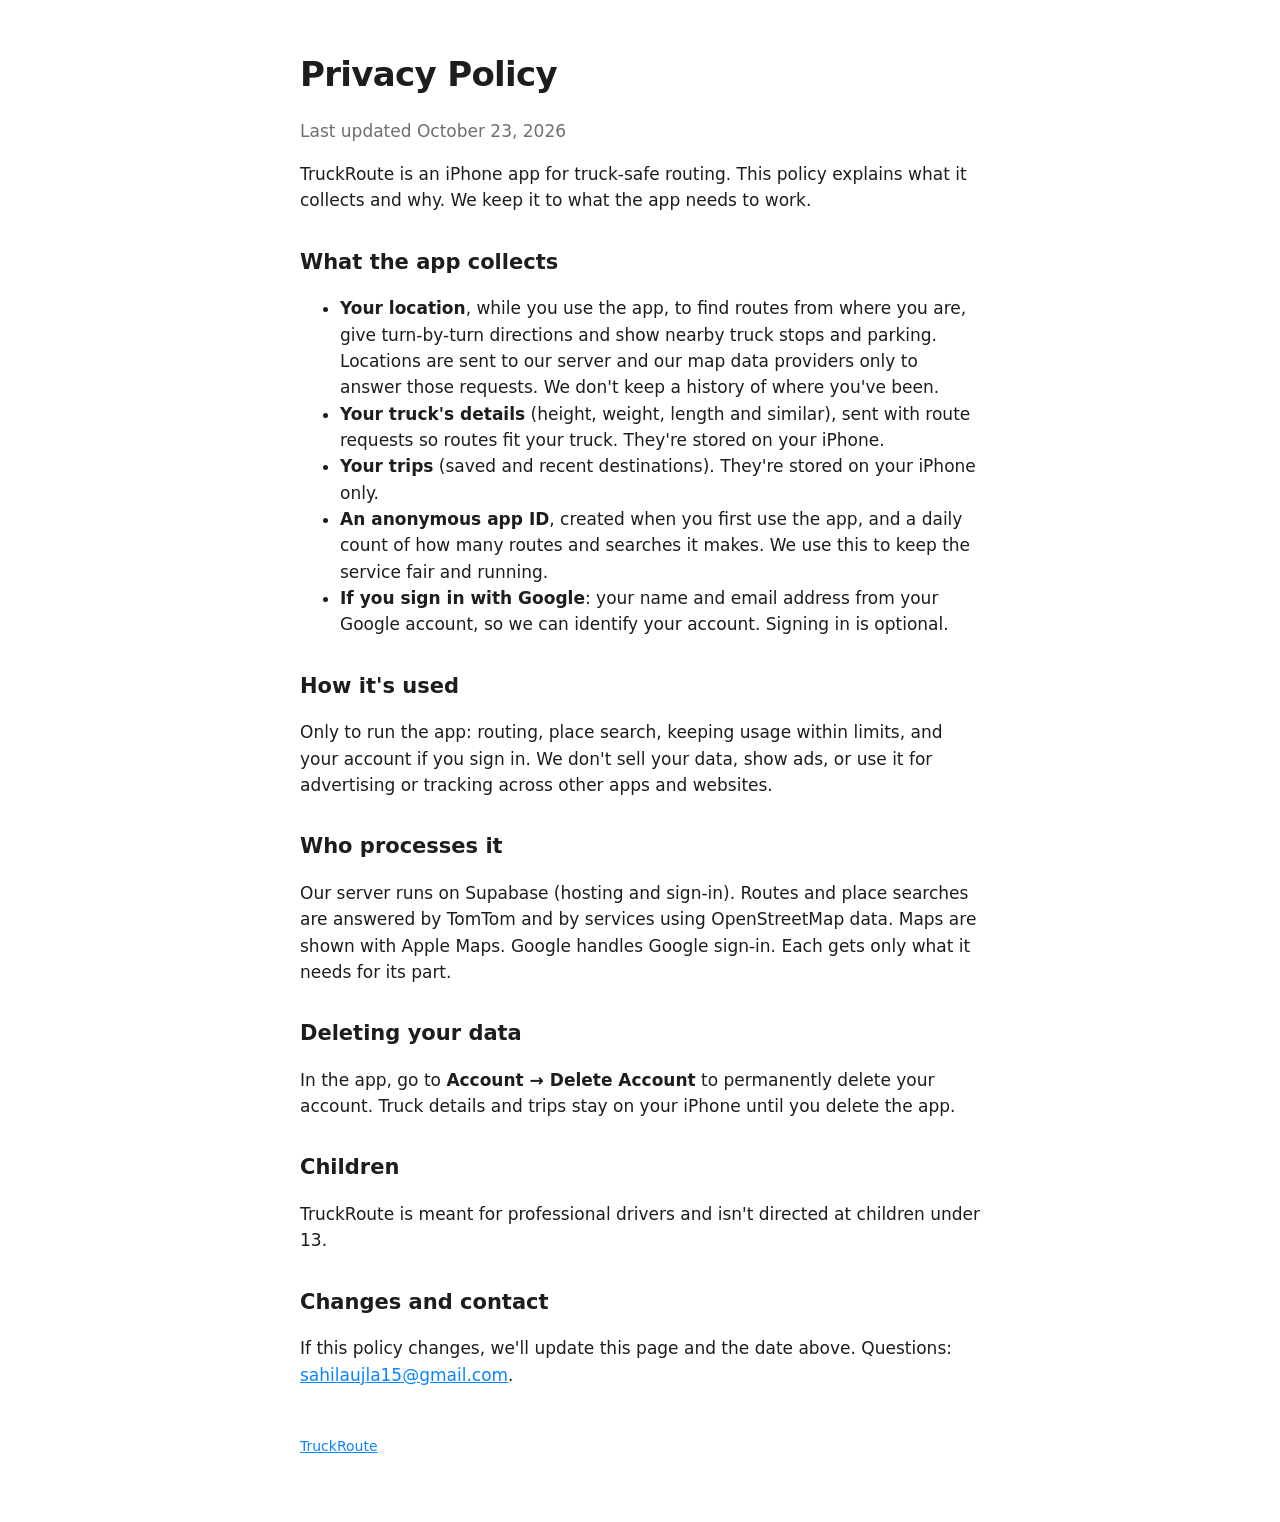
==== privacy.html @ 6938d0b5 "TruckRoute home page and privacy policy Co-Authored-By: Claude Opus 5.5 <noreply@anthropic.com>" ====
<!doctype html>
<html lang="en"><head><meta charset="utf-8"><meta name="viewport" content="width=device-width, initial-scale=1">
<title>TruckRoute Privacy Policy</title><link rel="stylesheet" href="style.css"></head>
<body><main>
<h1>Privacy Policy</h1>
<p class="muted">Last updated October 23, 2026</p>

<p>TruckRoute is an iPhone app for truck-safe routing. This policy explains what it collects and why. We keep it to what the app needs to work.</p>

<h2>What the app collects</h2>
<ul>
<li><strong>Your location</strong>, while you use the app, to find routes from where you are, give turn-by-turn directions and show nearby truck stops and parking. Locations are sent to our server and our map data providers only to answer those requests. We don't keep a history of where you've been.</li>
<li><strong>Your truck's details</strong> (height, weight, length and similar), sent with route requests so routes fit your truck. They're stored on your iPhone.</li>
<li><strong>Your trips</strong> (saved and recent destinations). They're stored on your iPhone only.</li>
<li><strong>An anonymous app ID</strong>, created when you first use the app, and a daily count of how many routes and searches it makes. We use this to keep the service fair and running.</li>
<li><strong>If you sign in with Google</strong>: your name and email address from your Google account, so we can identify your account. Signing in is optional.</li>
</ul>

<h2>How it's used</h2>
<p>Only to run the app: routing, place search, keeping usage within limits, and your account if you sign in. We don't sell your data, show ads, or use it for advertising or tracking across other apps and websites.</p>

<h2>Who processes it</h2>
<p>Our server runs on Supabase (hosting and sign-in). Routes and place searches are answered by TomTom and by services using OpenStreetMap data. Maps are shown with Apple Maps. Google handles Google sign-in. Each gets only what it needs for its part.</p>

<h2>Deleting your data</h2>
<p>In the app, go to <strong>Account → Delete Account</strong> to permanently delete your account. Truck details and trips stay on your iPhone until you delete the app.</p>

<h2>Children</h2>
<p>TruckRoute is meant for professional drivers and isn't directed at children under 13.</p>

<h2>Changes and contact</h2>
<p>If this policy changes, we'll update this page and the date above. Questions: <a href="mailto:sahilaujla15@gmail.com">sahilaujla15@gmail.com</a>.</p>

<footer><a href="index.html">TruckRoute</a></footer>
</main></body></html>
---- style.css ----
:root { color-scheme: light dark; --fg: #1d1d1f; --muted: #6e6e73; --bg: #ffffff; --accent: #0a84ff; }
@media (prefers-color-scheme: dark) { :root { --fg: #f5f5f7; --muted: #a1a1a6; --bg: #000000; } }
body { margin: 0; background: var(--bg); color: var(--fg); font: 17px/1.55 -apple-system, BlinkMacSystemFont, "SF Pro Text", system-ui, sans-serif; }
main { max-width: 680px; margin: 0 auto; padding: 48px 20px 64px; }
h1 { font-size: 34px; margin: 0 0 8px; letter-spacing: -0.02em; }
h2 { font-size: 21px; margin: 32px 0 8px; }
p, li { color: var(--fg); }
.muted { color: var(--muted); }
a { color: var(--accent); }
footer { margin-top: 48px; font-size: 14px; color: var(--muted); }
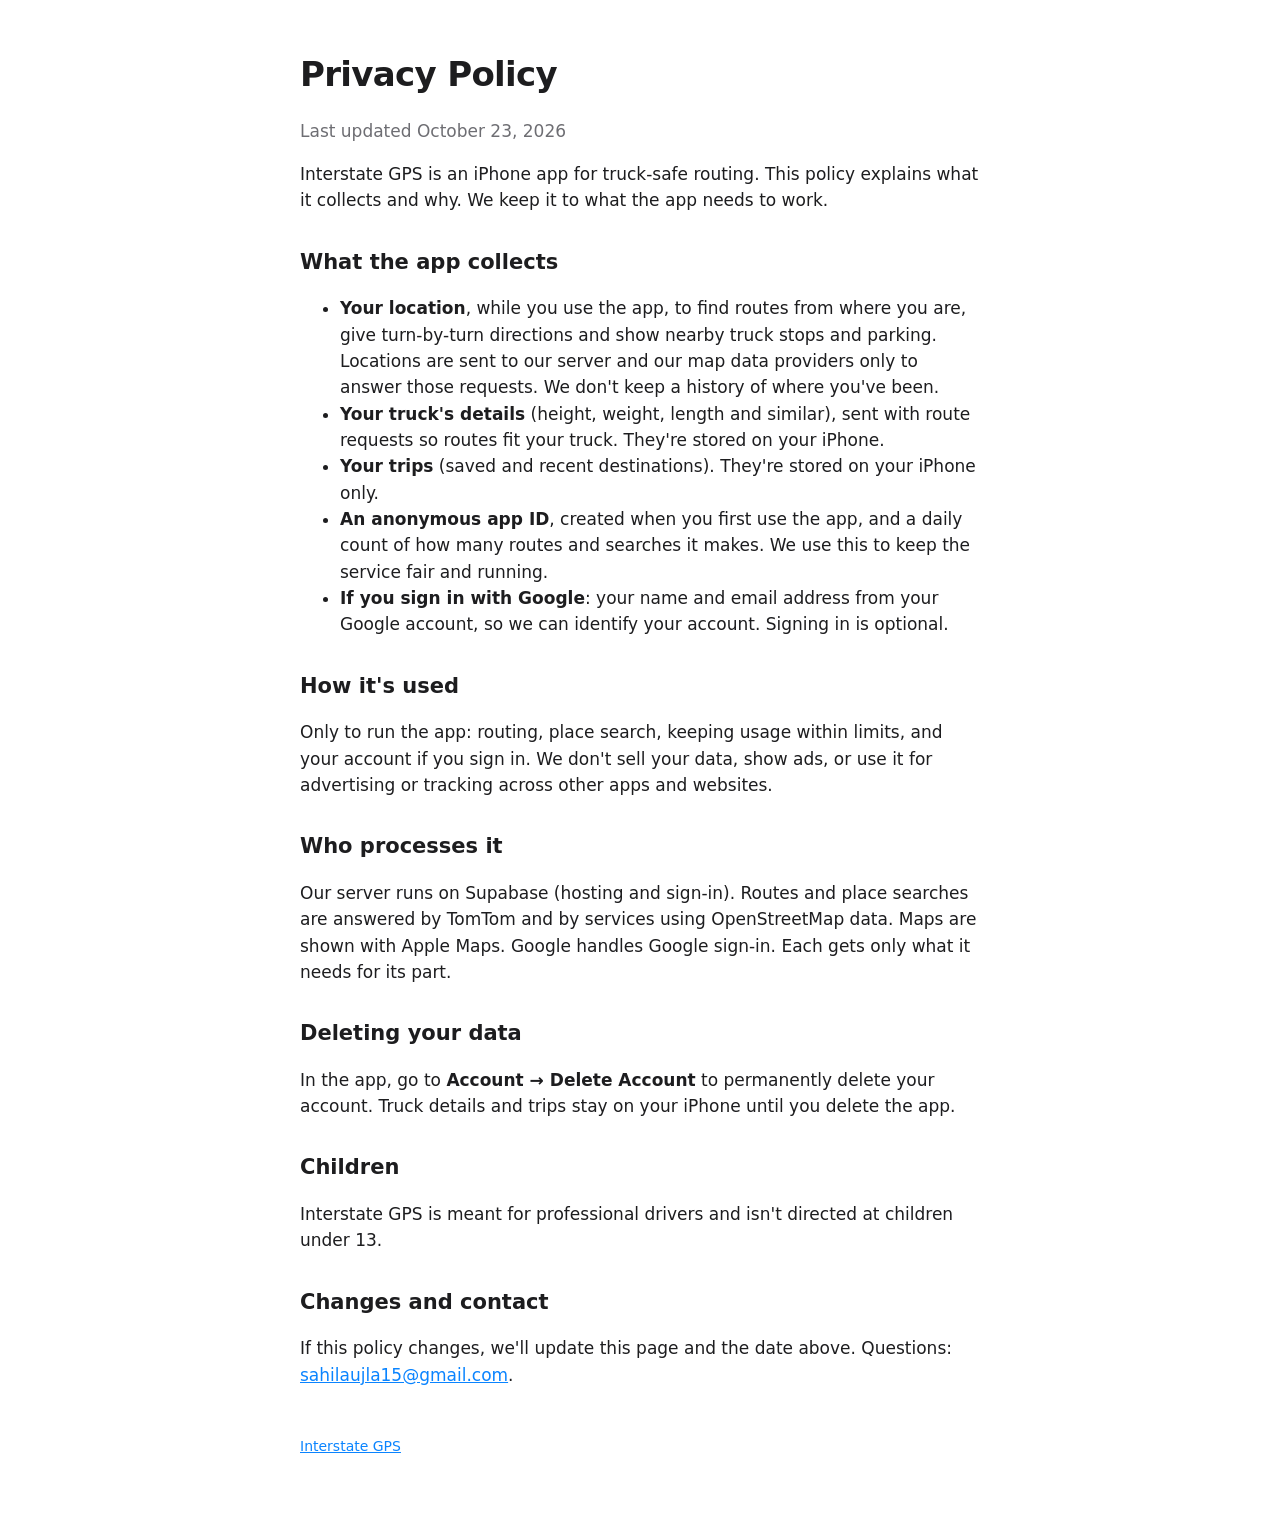
==== commit 31d92501: "Rename to Interstate GPS Co-Authored-By: Claude Opus 5.5 <noreply@anthropic.com>" ====
--- a/privacy.html
+++ b/privacy.html
@@ -1,11 +1,11 @@
 <!doctype html>
 <html lang="en"><head><meta charset="utf-8"><meta name="viewport" content="width=device-width, initial-scale=1">
-<title>TruckRoute Privacy Policy</title><link rel="stylesheet" href="style.css"></head>
+<title>Interstate GPS Privacy Policy</title><link rel="stylesheet" href="style.css"></head>
 <body><main>
 <h1>Privacy Policy</h1>
 <p class="muted">Last updated October 23, 2026</p>
 
-<p>TruckRoute is an iPhone app for truck-safe routing. This policy explains what it collects and why. We keep it to what the app needs to work.</p>
+<p>Interstate GPS is an iPhone app for truck-safe routing. This policy explains what it collects and why. We keep it to what the app needs to work.</p>
 
 <h2>What the app collects</h2>
 <ul>
@@ -26,10 +26,10 @@
 <p>In the app, go to <strong>Account → Delete Account</strong> to permanently delete your account. Truck details and trips stay on your iPhone until you delete the app.</p>
 
 <h2>Children</h2>
-<p>TruckRoute is meant for professional drivers and isn't directed at children under 13.</p>
+<p>Interstate GPS is meant for professional drivers and isn't directed at children under 13.</p>
 
 <h2>Changes and contact</h2>
 <p>If this policy changes, we'll update this page and the date above. Questions: <a href="mailto:sahilaujla15@gmail.com">sahilaujla15@gmail.com</a>.</p>
 
-<footer><a href="index.html">TruckRoute</a></footer>
+<footer><a href="index.html">Interstate GPS</a></footer>
 </main></body></html>
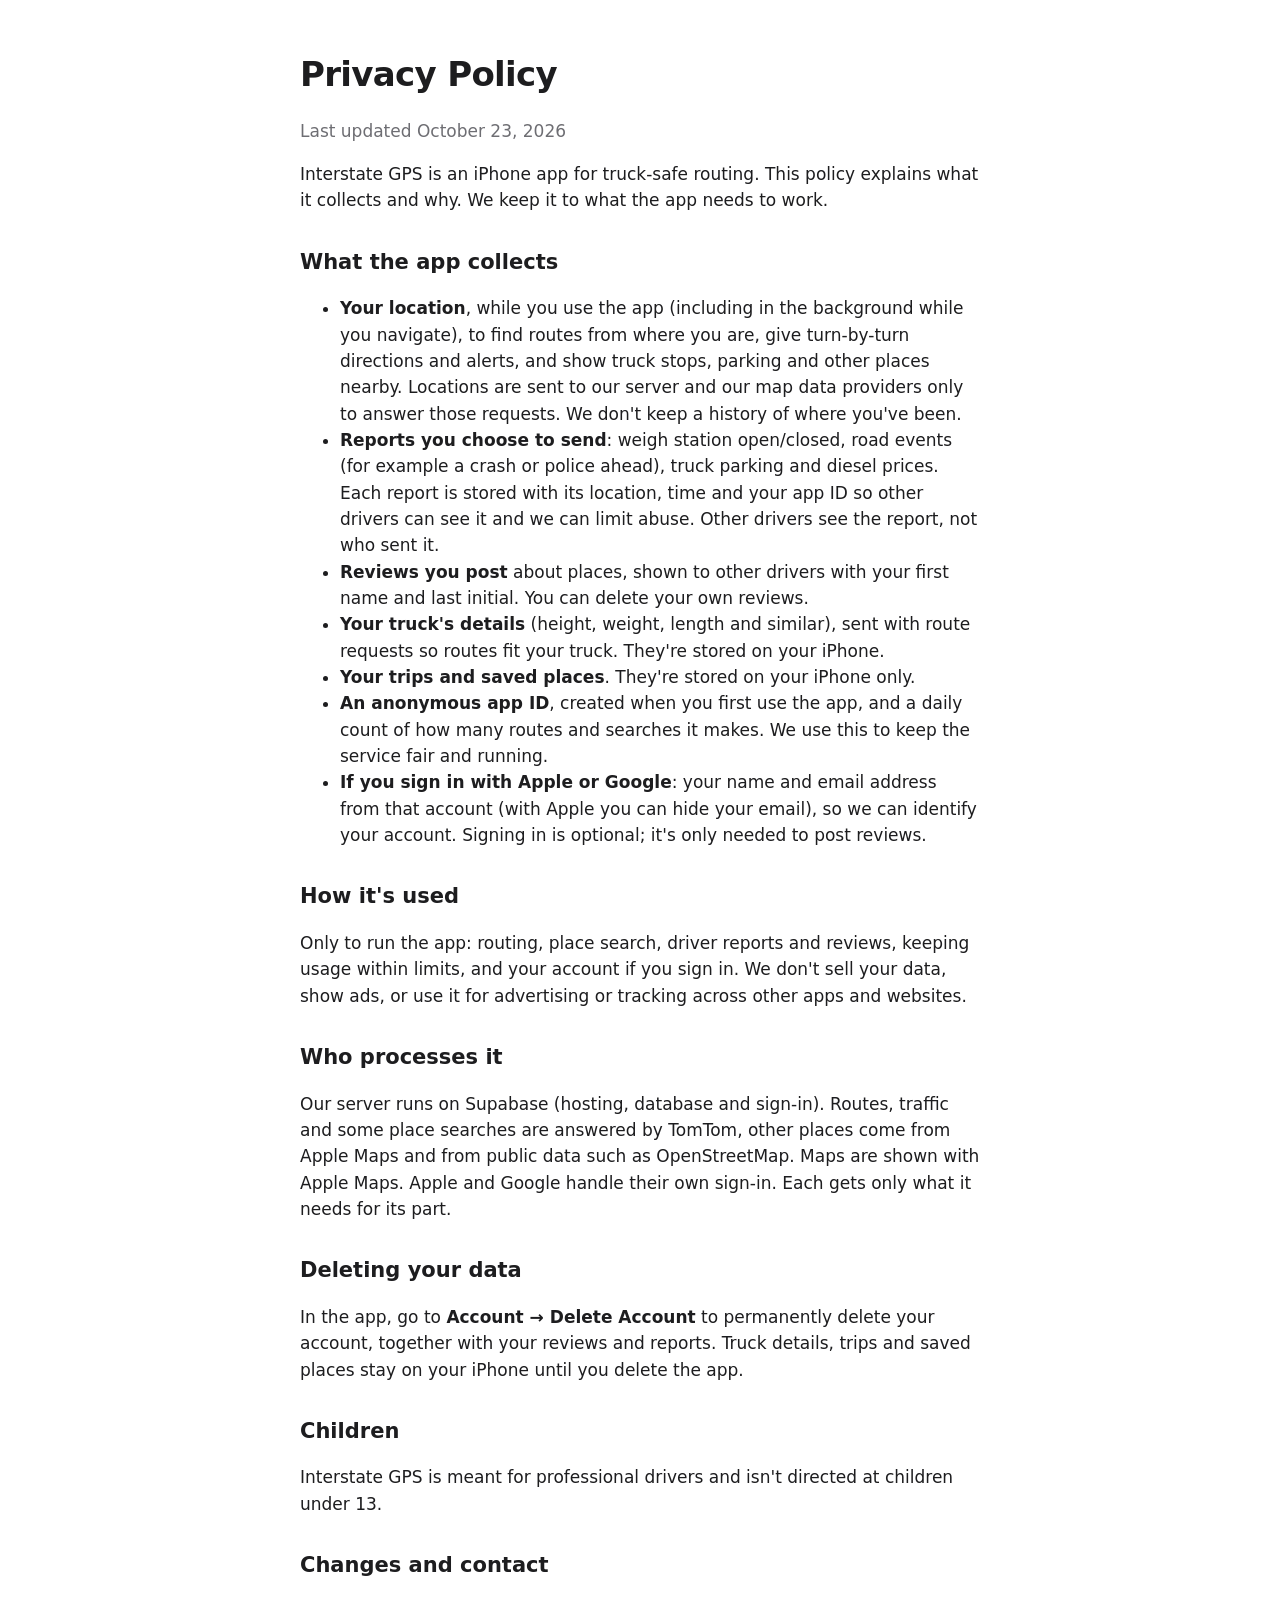
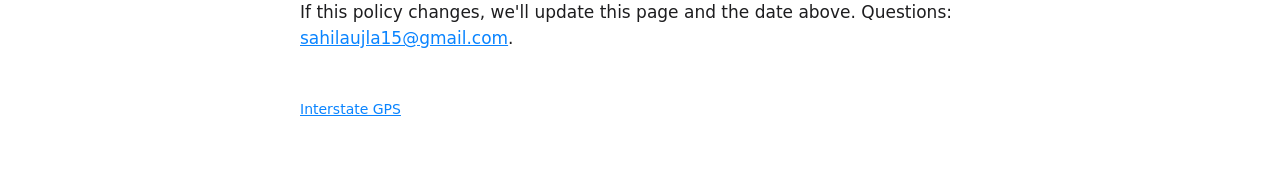
==== commit 4cdfa658: "Privacy policy: Apple sign-in, reviews, driver reports, account deletion Co-Authored-By: Claude Opus" ====
--- a/privacy.html
+++ b/privacy.html
@@ -9,21 +9,23 @@
 
 <h2>What the app collects</h2>
 <ul>
-<li><strong>Your location</strong>, while you use the app, to find routes from where you are, give turn-by-turn directions and show nearby truck stops and parking. Locations are sent to our server and our map data providers only to answer those requests. We don't keep a history of where you've been.</li>
+<li><strong>Your location</strong>, while you use the app (including in the background while you navigate), to find routes from where you are, give turn-by-turn directions and alerts, and show truck stops, parking and other places nearby. Locations are sent to our server and our map data providers only to answer those requests. We don't keep a history of where you've been.</li>
+<li><strong>Reports you choose to send</strong>: weigh station open/closed, road events (for example a crash or police ahead), truck parking and diesel prices. Each report is stored with its location, time and your app ID so other drivers can see it and we can limit abuse. Other drivers see the report, not who sent it.</li>
+<li><strong>Reviews you post</strong> about places, shown to other drivers with your first name and last initial. You can delete your own reviews.</li>
 <li><strong>Your truck's details</strong> (height, weight, length and similar), sent with route requests so routes fit your truck. They're stored on your iPhone.</li>
-<li><strong>Your trips</strong> (saved and recent destinations). They're stored on your iPhone only.</li>
+<li><strong>Your trips and saved places</strong>. They're stored on your iPhone only.</li>
 <li><strong>An anonymous app ID</strong>, created when you first use the app, and a daily count of how many routes and searches it makes. We use this to keep the service fair and running.</li>
-<li><strong>If you sign in with Google</strong>: your name and email address from your Google account, so we can identify your account. Signing in is optional.</li>
+<li><strong>If you sign in with Apple or Google</strong>: your name and email address from that account (with Apple you can hide your email), so we can identify your account. Signing in is optional; it's only needed to post reviews.</li>
 </ul>
 
 <h2>How it's used</h2>
-<p>Only to run the app: routing, place search, keeping usage within limits, and your account if you sign in. We don't sell your data, show ads, or use it for advertising or tracking across other apps and websites.</p>
+<p>Only to run the app: routing, place search, driver reports and reviews, keeping usage within limits, and your account if you sign in. We don't sell your data, show ads, or use it for advertising or tracking across other apps and websites.</p>
 
 <h2>Who processes it</h2>
-<p>Our server runs on Supabase (hosting and sign-in). Routes and place searches are answered by TomTom and by services using OpenStreetMap data. Maps are shown with Apple Maps. Google handles Google sign-in. Each gets only what it needs for its part.</p>
+<p>Our server runs on Supabase (hosting, database and sign-in). Routes, traffic and some place searches are answered by TomTom, other places come from Apple Maps and from public data such as OpenStreetMap. Maps are shown with Apple Maps. Apple and Google handle their own sign-in. Each gets only what it needs for its part.</p>
 
 <h2>Deleting your data</h2>
-<p>In the app, go to <strong>Account → Delete Account</strong> to permanently delete your account. Truck details and trips stay on your iPhone until you delete the app.</p>
+<p>In the app, go to <strong>Account → Delete Account</strong> to permanently delete your account, together with your reviews and reports. Truck details, trips and saved places stay on your iPhone until you delete the app.</p>
 
 <h2>Children</h2>
 <p>Interstate GPS is meant for professional drivers and isn't directed at children under 13.</p>
